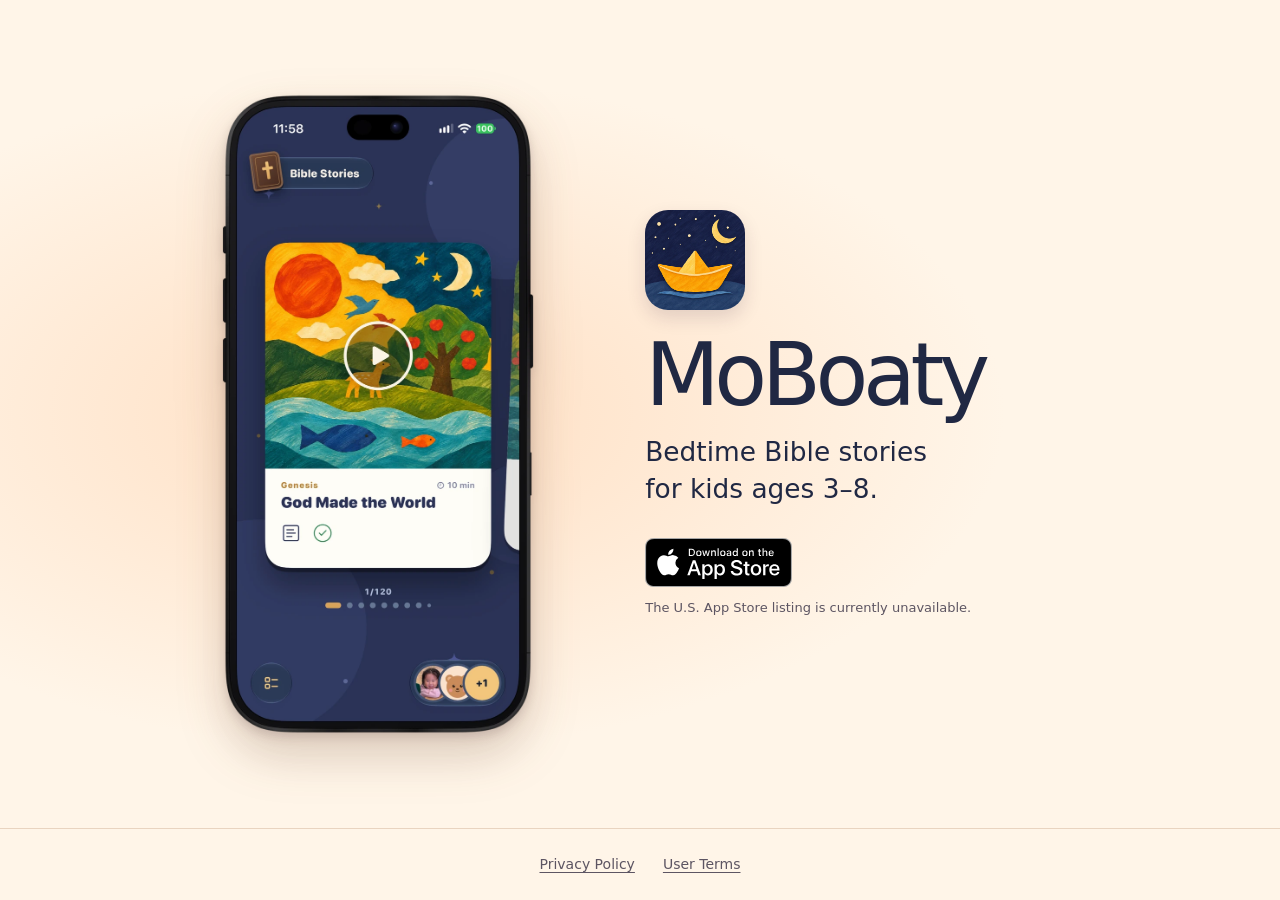
==== moboaty/index.html @ 51400171 "Add MoBoaty website and legal pages" ====
<!doctype html>
<html lang="en">
  <head>
    <meta charset="utf-8">
    <meta name="viewport" content="width=device-width, initial-scale=1">
    <meta name="description" content="MoBoaty brings bedtime Bible stories to kids ages 3–8.">
    <meta name="theme-color" content="#fff5e8">
    <title>MoBoaty — Bedtime Bible Stories</title>
    <link rel="icon" href="assets/app-icon.jpg" type="image/jpeg">
    <link rel="stylesheet" href="styles.css">
  </head>
  <body>
    <main class="hero" aria-labelledby="app-name">
      <section class="app-intro">
        <img class="app-icon" src="assets/app-icon.jpg" width="384" height="384" alt="">
        <h1 id="app-name">MoBoaty</h1>
        <p class="intro">Bedtime Bible stories<br class="intro-break"> for kids ages 3–8.</p>

        <div class="download">
          <a class="store-link" href="https://apps.apple.com/app/id6834279886" aria-describedby="store-status">
            <img src="assets/app-store-badge.svg" alt="Download on the App Store" width="147" height="49">
          </a>
          <p id="store-status">The U.S. App Store listing is currently unavailable.</p>
        </div>
      </section>

      <figure class="phone">
        <img src="assets/story-preview.webp" width="720" height="1485" alt="MoBoaty on an iPhone 18 Pro, showing the illustrated Genesis story ‘God Made the World’.">
      </figure>
    </main>

    <footer class="site-footer">
      <nav class="legal" aria-label="Legal">
        <a href="privacy/">Privacy Policy</a>
        <a href="terms/">User Terms</a>
      </nav>
    </footer>
  </body>
</html>
---- moboaty/styles.css ----
:root {
  color-scheme: light;
  --ink: #202843;
  --muted: #5d5562;
  --paper: #fff5e8;
  --rule: #e9d4c0;
  font-family: Nunito, "Avenir Next", system-ui, sans-serif;
  font-synthesis: none;
}

*, *::before, *::after {
  box-sizing: border-box;
}

body {
  min-height: 100vh;
  min-height: 100svh;
  margin: 0;
  display: flex;
  flex-direction: column;
  color: var(--ink);
  background: radial-gradient(ellipse at 30% 46%, #ffdfc3, transparent 49%), var(--paper);
}

img {
  display: block;
  max-width: 100%;
}

.hero {
  flex: 1;
  display: grid;
  grid-template-areas: "phone intro";
  grid-template-columns: minmax(0, 0.9fr) minmax(0, 1.1fr);
  align-items: center;
  gap: clamp(2rem, 7vw, 7rem);
  width: min(calc(100% - 5rem), 55rem);
  margin-inline: auto;
  padding-block: clamp(2.75rem, 7vh, 5.5rem);
}

.phone {
  grid-area: phone;
  width: min(100%, clamp(14rem, 36vh, 19.5rem));
  margin: 0;
  justify-self: center;
}

.phone img {
  width: 100%;
  height: auto;
  filter: drop-shadow(0 22px 24px #66381832) drop-shadow(0 5px 5px #291a2b2b);
}

.app-intro {
  grid-area: intro;
}

.app-icon {
  width: clamp(4.75rem, 8vw, 6.25rem);
  height: auto;
  border-radius: 23%;
  box-shadow: 0 8px 18px #44264426;
}

h1 {
  margin: 1.35rem 0 0;
  font-size: clamp(3.25rem, 6.8vw, 5.4rem);
  font-weight: 500;
  line-height: 1;
  letter-spacing: -0.063em;
}

.intro {
  margin: 0.9rem 0 0;
  font-size: clamp(1.15rem, 2.15vw, 1.65rem);
  font-weight: 500;
  line-height: 1.42;
}

.download {
  margin-top: 1.9rem;
}

.store-link {
  display: inline-block;
  vertical-align: top;
  border-radius: 0.55rem;
}

.store-link img {
  width: 147px;
  height: auto;
}

.download p {
  margin: 0.7rem 0 0;
  color: var(--muted);
  font-size: 0.8125rem;
  line-height: 1.5;
}

.site-footer {
  border-top: 1px solid var(--rule);
  padding: 0.85rem 1.25rem;
  color: var(--muted);
  font-size: 0.875rem;
  text-align: center;
}

.legal {
  display: flex;
  flex-wrap: wrap;
  justify-content: center;
  align-items: start;
  column-gap: 1.75rem;
}

.legal a {
  display: inline-flex;
  align-items: center;
  justify-content: center;
  min-height: 44px;
  color: inherit;
  text-decoration: underline;
  text-underline-offset: 0.22em;
}

.legal-document {
  flex: 1;
  width: min(calc(100% - 2.5rem), 42rem);
  margin-inline: auto;
  padding-block: clamp(1.75rem, 5vw, 4rem);
  line-height: 1.65;
}

.legal-document a {
  color: inherit;
  text-underline-offset: 0.22em;
}

.legal-document h1 {
  font-size: clamp(2.25rem, 7vw, 3.6rem);
  line-height: 1.08;
  letter-spacing: -0.04em;
}

.legal-document h2 {
  margin-block: 2rem 0.5rem;
  font-size: 1.3rem;
  line-height: 1.3;
}

.legal-document p {
  margin-block: 0.75rem;
  overflow-wrap: anywhere;
}

.legal-document .legal-meta {
  margin-block: 1.25rem;
  color: var(--muted);
}

:focus-visible {
  outline: 2px solid var(--ink);
  outline-offset: 4px;
}

@media (max-width: 700px) {
  body {
    background: radial-gradient(ellipse at 50% 71%, #ffdfc3, transparent 51%), var(--paper);
  }

  .hero {
    grid-template-areas: "intro" "phone";
    grid-template-columns: minmax(0, 1fr);
    gap: 2.6rem;
    width: min(calc(100% - 2.5rem), 28rem);
    padding-block: 2.75rem 3.25rem;
    text-align: center;
  }

  .app-icon {
    margin-inline: auto;
  }

  h1 {
    margin-top: 1rem;
  }

  .intro-break {
    display: none;
  }

  .download {
    margin-top: 1.4rem;
  }

  .phone {
    width: min(78%, 16rem);
  }
}
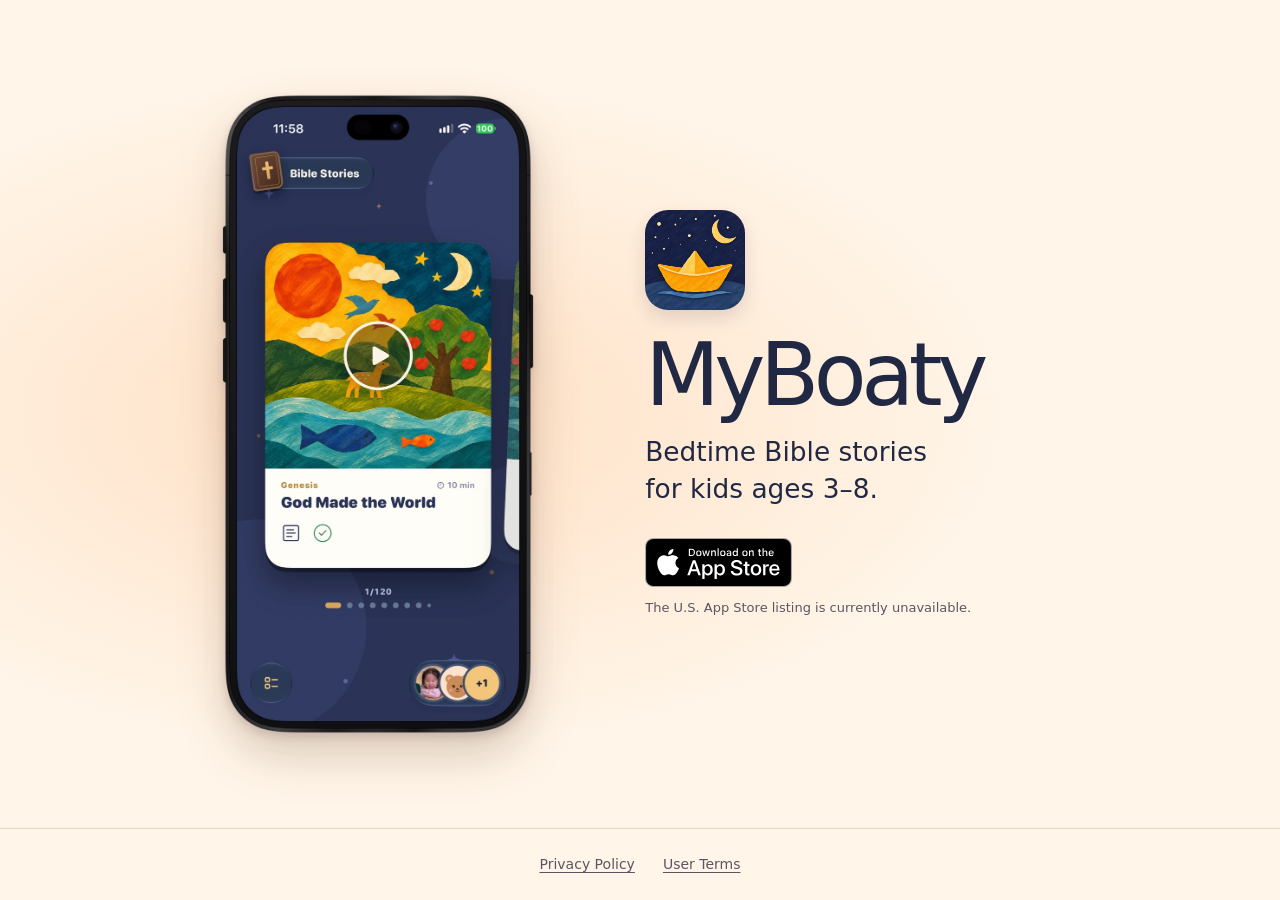
==== commit 1a03f4f8: "Rename displayed website brand to MyBoaty" ====
--- a/moboaty/index.html
+++ b/moboaty/index.html
@@ -3,9 +3,9 @@
   <head>
     <meta charset="utf-8">
     <meta name="viewport" content="width=device-width, initial-scale=1">
-    <meta name="description" content="MoBoaty brings bedtime Bible stories to kids ages 3–8.">
+    <meta name="description" content="MyBoaty brings bedtime Bible stories to kids ages 3–8.">
     <meta name="theme-color" content="#fff5e8">
-    <title>MoBoaty — Bedtime Bible Stories</title>
+    <title>MyBoaty — Bedtime Bible Stories</title>
     <link rel="icon" href="assets/app-icon.jpg" type="image/jpeg">
     <link rel="stylesheet" href="styles.css">
   </head>
@@ -13,7 +13,7 @@
     <main class="hero" aria-labelledby="app-name">
       <section class="app-intro">
         <img class="app-icon" src="assets/app-icon.jpg" width="384" height="384" alt="">
-        <h1 id="app-name">MoBoaty</h1>
+        <h1 id="app-name">MyBoaty</h1>
         <p class="intro">Bedtime Bible stories<br class="intro-break"> for kids ages 3–8.</p>
 
         <div class="download">
@@ -25,7 +25,7 @@
       </section>
 
       <figure class="phone">
-        <img src="assets/story-preview.webp" width="720" height="1485" alt="MoBoaty on an iPhone 18 Pro, showing the illustrated Genesis story ‘God Made the World’.">
+        <img src="assets/story-preview.webp" width="720" height="1485" alt="MyBoaty on an iPhone 18 Pro, showing the illustrated Genesis story ‘God Made the World’.">
       </figure>
     </main>
 
